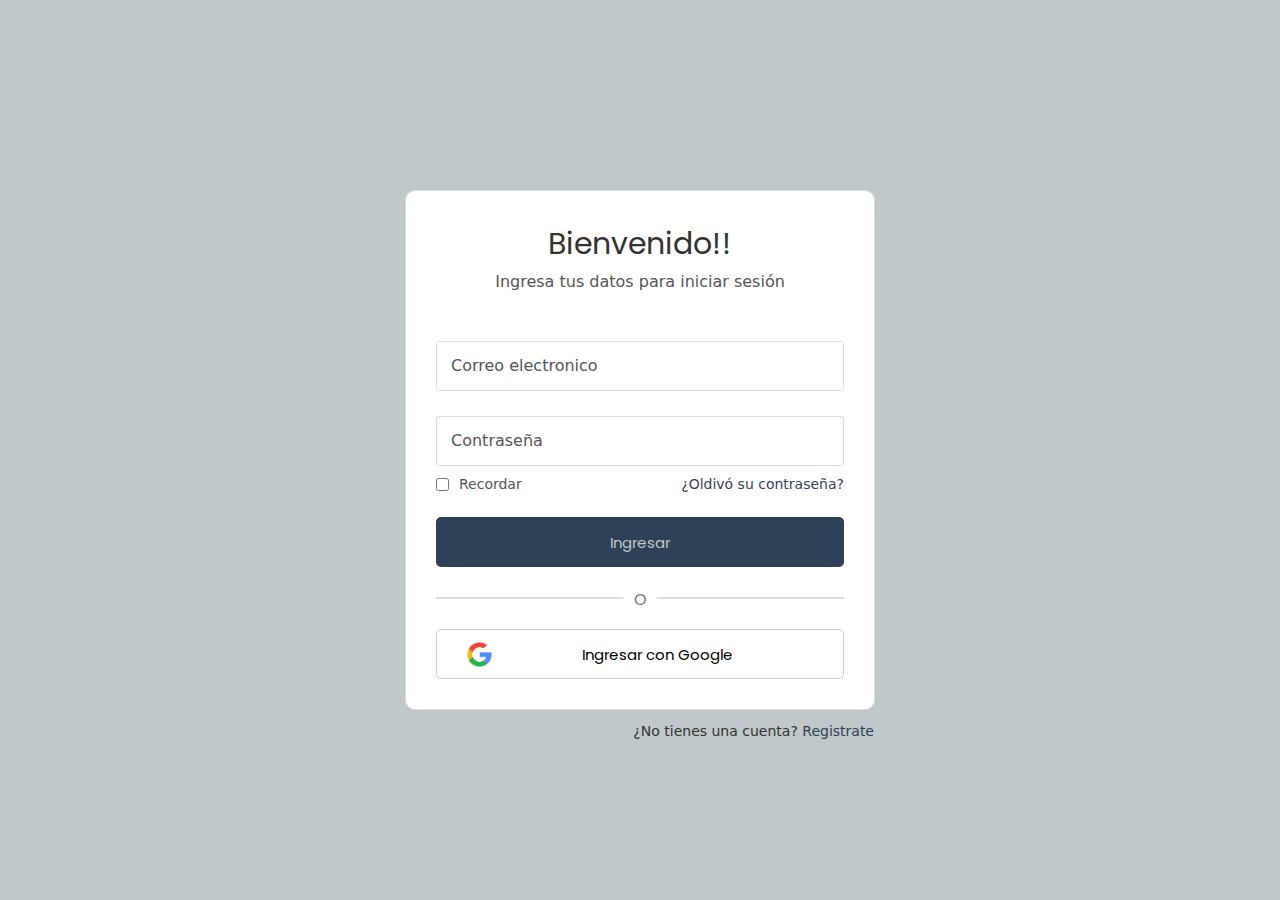
==== src/Pages/login.html @ 6a5b39fd "incorporacion login" ====
<!DOCTYPE html>
<html lang="en">
<head>
    <meta charset="UTF-8">
    <meta name="viewport" content="width=device-width, initial-scale=1.0">
    <title>El rincón de Alejandro | Iniciar Sesión</title>
    <link rel="stylesheet" href="../styles/login.css">
</head>
<body>
    <div class="login_box">
        <div class="login_header">
            <header>Bienvenido!!</header>
            <p>Ingresa tus datos para iniciar sesión</p>
        </div>
        <form action="">
            <div class="input_box">
                <input type="email" class="input_field" id="email" required>
                <label for="email">Correo electronico</label>
            </div>
            <div class="input_box">
                <input type="password" class="input_field" id="password" required>
                <label for="password">Contraseña</label>
            </div>
            <div class="forgot">
                <section>
                    <input type="checkbox" id="check">
                    <label for="check">Recordar</label>
                </section>
                <section>
                    <a href="#" class="forgot_link">¿Oldivó su contraseña?</a>
                </section>
            </div>
            <div class="input_box">
                <button class="input_submit">Ingresar</button>
            </div>
        </form>
        <div class="middle_text">
            <hr>
            <p class="o_text">O</p>
        </div>
        <div class="social_sign_in">
            <button class="input_google">
                <img src="../img/logo_google.png" alt="IMG_GOOGLE" width="25px">
                <p>Ingresar con Google</p>
            </button>
        </div>
        <div class="sign_up">
            <p>¿No tienes una cuenta?<a href="#"> Registrate</a></p>
        </div>
    </div>
    
</body>
</html>
---- src/styles/login.css ----
@import url('https://fonts.googleapis.com/css2?family=Roboto:ital,wght@0,100;0,300;0,400;0,500;0,700;0,900;1,100;1,300;1,400;1,500;1,700;1,900&display=swap');

@import url('https://fonts.googleapis.com/css2?family=Poppins:ital,wght@0,100;0,200;0,300;0,400;0,500;0,600;0,700;0,800;0,900;1,100;1,200;1,300;1,400;1,500;1,600;1,700;1,800;1,900&family=Roboto:ital,wght@0,100;0,300;0,400;0,500;0,700;0,900;1,100;1,300;1,400;1,500;1,700;1,900&display=swap');

*{
    margin: 0;
    padding: 0;
    box-sizing: border-box;
    font-family: system-ui, -apple-system, BlinkMacSystemFont, 'Segoe UI', Roboto, Oxygen, Ubuntu, Cantarell, 'Open Sans', 'Helvetica Neue', sans-serif; 
}

body{
    display: flex;
    justify-content: center;
    align-items: center;
    min-height: 100vh;
    background: #C0C8CA;
}

.login_box{
    position: relative;
    width: 470px;
    height: 520px;
    padding: 10px 30px;
    background: #fff;
    border: 1px solid #ddd;
    border-radius: 10px;
}

.login_header{
    display: flex;
    flex-direction: column;
    text-align: center;
    margin: 20px 0 50px 0;
}

.login_header header{
    font-family: 'poppins', 'sans-serif';
    color: #333;
    font-size: 30px;
    margin-bottom: 5px;
}

.login_header{
    color: #555;
}

.input_box{
    position: relative;
    width: 100%;
}

.input_box label{
    position: absolute;
    top: 15px;
    left: 15px;
    color: #555;
    transition: .15s ease-in-out;
}

.input_box input, .input_box button{
    width: 100%;
    height: 50px;
}

.input_box .input_field{
    font-size: 16px;
    color: #333;
    padding-left: 15px;
    margin-bottom: 25px;
    border: 1px solid #ddd;
    border-radius: 3px;
    outline: none;
}

.input_box input[type="password"]{
    margin-bottom: 10px;
}

.input_box .input_field:focus{
    border: 2px solid #1A2D42;
}

.input_field:focus ~ label, .input_field:valid ~ label{
    top: -8px;
    left: 12px;
    font-size: 12px;
    color: #2E4156;
    background: #fff;
    padding: 0 5px;
}

.input_field:valid ~ label{
    color: #555;
}

.forgot{
    display: flex;
    justify-content: space-between;
    margin-bottom: 25px;
}

section{
    display: flex;
    align-items: center;
    font-size: 14px;
    color: #555;
}

#check{
    margin-right: 10px;
}

section .forgot_link{
    font-weight: 500;
    text-decoration: none;
    color: #37415C;
}

.input_submit{
    font-family: 'poppins', 'sans-serif';
    font-size: 15px;
    color: #C0C8CA;
    background: #2E4156;
    border: none;
    border-radius: 5px;
    cursor: pointer;
}

.middle_text{
    position: relative;
    width: 100%;
    margin: 30px 0;
}

.o_text{
    font-family: 'poppins', 'sans-serif';
    position: absolute;
    left: 50%;
    transform: translate(-50%, -50%);
    background: #fff;
    color: #777;
    padding: 10px;
}

hr{
    border: 1px solid #ddd;
}

.social_sign_in{
    display: flex;
    gap: 15px;
}

.social_sign_in button{
    display: flex;
    align-items: center;
    justify-content: space-between;
    border-radius: 5px;
    cursor: pointer;
}

.input_google{
    width: 100%;
    height: 50px;
    padding: 0 30px;
    background: #fff;
    border: 1px solid #ccc;
}

.input_google img{
    width: 25px;
}

.input_google p{
    font-family: 'poppins', 'sans-serif';
    font-size: 15px;
    width: 90%;
}

.input_submit:hover,
.input_google:hover{
    opacity: 0.9;
}

.sign_up{
    position: absolute;
    bottom: -30px;
    right: 0;
}

.sign_up p{
    font-size: 14px;
    color: #333;
}

.sign_up p>a{
    text-decoration: none;
    color: #2E4156;
}

@media only screen and (max-width: 510px){
    .login_box{
        padding: 10px 30px;
        margin: 20px;
    }
}

@media only screen and (max-width: 415px){
    .login_box{
        padding: 10px 25px;
        margin: 15px;
    }
}
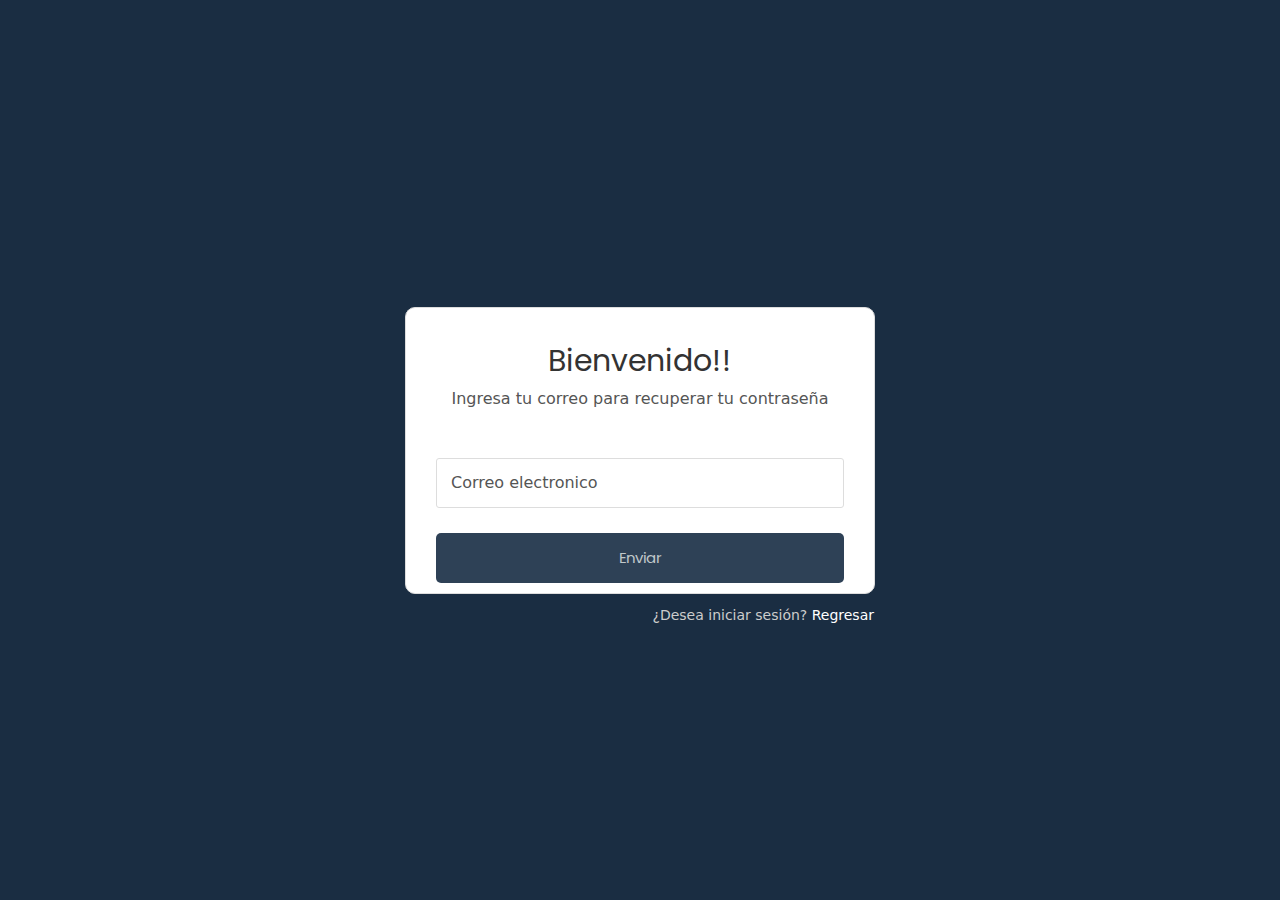
==== commit dd964d87: "algunas cosillas" ====
--- a/src/Pages/login.html
+++ b/src/Pages/login.html
@@ -3,11 +3,11 @@
 <head>
     <meta charset="UTF-8">
     <meta name="viewport" content="width=device-width, initial-scale=1.0">
-    <title>El rincón de Alejandro | Iniciar Sesión</title>
+    <title>El Rincón de Alejandro | Iniciar Sesión</title>
     <link rel="stylesheet" href="../styles/login.css">
 </head>
 <body>
-    <div class="login_box">
+    <div class="login_box" id="login_box" style="display: none;">
         <div class="login_header">
             <header>Bienvenido!!</header>
             <p>Ingresa tus datos para iniciar sesión</p>
@@ -48,6 +48,76 @@
             <p>¿No tienes una cuenta?<a href="#"> Registrate</a></p>
         </div>
     </div>
+    <div class="register_box" id="register_box" style="display: none;">
+        <div class="login_header">
+            <header>Bienvenido!!</header>
+            <p>Ingresa tus datos para registrarte</p>
+        </div>
+        <form class="form_class" action="">
+            <div class="input_box">
+                <input type="text" class="input_field" id="email" required>
+                <label for="email">Nombre</label>
+            </div>
+            <div class="input_box">
+                <select class="select_input" name="" id="">
+                    <option value="CI">CI</option>
+                    <option value="CI">CIE</option>
+                </select>
+                <input type="number" class="input_field" id="email" required>
+                <label for="email" style="margin-left: 40px;">Nro de identificación</label>
+            </div>
+            <div class="input_box">
+                <input type="number" class="input_field" id="email" required>
+                <label for="email">Teléfono</label>
+            </div>
+            <div class="input_box">
+                <input type="email" class="input_field" id="email" required>
+                <label for="email">Correo electronico</label>
+            </div>
+            <div class="input_box">
+                <input type="password" class="input_field" id="email" required>
+                <label for="email">Contraseña</label>
+            </div>
+            <div class="input_box">
+                <input type="password" class="input_field" id="password" required>
+                <label for="password">Confirmar contraseña</label>
+            </div>
+            <div class="input_box">
+                <button class="input_submit">Registrarse</button>
+            </div>
+        </form>
+        <div class="middle_text">
+            <hr>
+            <p class="o_text">O</p>
+        </div>
+        <div class="social_sign_in">
+            <button class="input_google">
+                <img src="../img/logo_google.png" alt="IMG_GOOGLE" width="25px">
+                <p>Registrarse con Google</p>
+            </button>
+        </div>
+        <div class="sign_up">
+            <p>¿Ya tienes una cuenta?<a href="#"> Inicia sesión</a></p>
+        </div>
+    </div>
+    <div class="recover_box" id="recover_box" >
+        <div class="login_header">
+            <header>Bienvenido!!</header>
+            <p>Ingresa tu correo para recuperar tu contraseña</p>
+        </div>
+        <form action="">
+            <div class="input_box">
+                <input type="email" class="input_field" id="password" required>
+                <label for="password">Correo electronico</label>
+            </div>
+            <div class="input_box">
+                <button class="input_submit">Enviar</button>
+            </div>
+        </form>
+        <div class="sign_up">
+            <p>¿Desea iniciar sesión?<a href="#"> Regresar</a></p>
+        </div>
+    </div>
     
 </body>
 </html>--- a/src/styles/login.css
+++ b/src/styles/login.css
@@ -14,7 +14,7 @@
     justify-content: center;
     align-items: center;
     min-height: 100vh;
-    background: #C0C8CA;
+    background: #1A2D42;
 }
 
 .login_box{
@@ -27,6 +27,26 @@
     border-radius: 10px;
 }
 
+.register_box{
+    position: relative;
+    width: 870px;
+    height: auto;
+    padding: 10px 30px;
+    background: #fff;
+    border: 1px solid #ddd;
+    border-radius: 10px;
+}
+
+.recover_box{
+    position: relative;
+    width: 470px;
+    height: auto;
+    padding: 10px 30px;
+    background: #fff;
+    border: 1px solid #ddd;
+    border-radius: 10px;
+}
+
 .login_header{
     display: flex;
     flex-direction: column;
@@ -45,9 +65,29 @@
     color: #555;
 }
 
+.form_class{
+    display: grid;
+    grid-template-columns: repeat(2, 1fr);
+    grid-gap: 10px;
+}
+
+.input_box:last-child { 
+    grid-column: span 2;
+}
+
 .input_box{
     position: relative;
     width: 100%;
+    display: flex;
+    align-items: start;
+}
+
+.select_input{
+    height: 50px;
+}
+    
+.input_field { 
+    flex: 1;
 }
 
 .input_box label{
@@ -191,12 +231,12 @@
 
 .sign_up p{
     font-size: 14px;
-    color: #333;
+    color: #ccc;
 }
 
 .sign_up p>a{
     text-decoration: none;
-    color: #2E4156;
+    color: #fff;
 }
 
 @media only screen and (max-width: 510px){
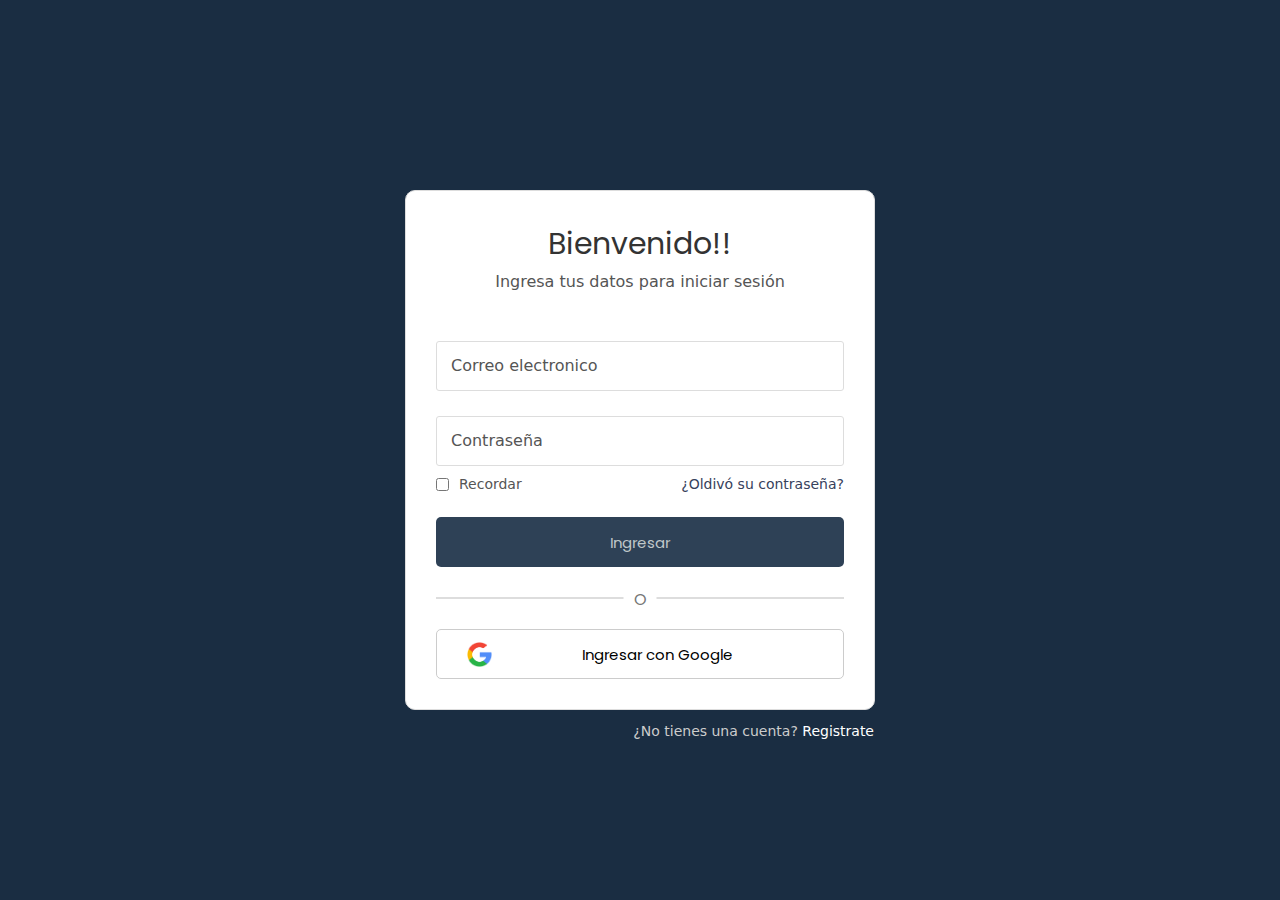
==== commit b5e6f61a: "arreglillos y otras cosas" ====
--- a/src/Pages/login.html
+++ b/src/Pages/login.html
@@ -7,18 +7,18 @@
     <link rel="stylesheet" href="../styles/login.css">
 </head>
 <body>
-    <div class="login_box" id="login_box" style="display: none;">
+    <div class="login_box" id="login_box" style="display: block;">
         <div class="login_header">
             <header>Bienvenido!!</header>
             <p>Ingresa tus datos para iniciar sesión</p>
         </div>
-        <form action="">
+        <form action="" id="loginForm">
             <div class="input_box">
-                <input type="email" class="input_field" id="email" required>
+                <input type="email" class="input_field" id="emailLogin" required>
                 <label for="email">Correo electronico</label>
             </div>
             <div class="input_box">
-                <input type="password" class="input_field" id="password" required>
+                <input type="password" class="input_field" id="passwordLogin" required>
                 <label for="password">Contraseña</label>
             </div>
             <div class="forgot">
@@ -27,11 +27,11 @@
                     <label for="check">Recordar</label>
                 </section>
                 <section>
-                    <a href="#" class="forgot_link">¿Oldivó su contraseña?</a>
+                    <a href="#" class="forgot_link" id="recoverLogin">¿Oldivó su contraseña?</a>
                 </section>
             </div>
             <div class="input_box">
-                <button class="input_submit">Ingresar</button>
+                <button class="input_submit" id="ingresarLogin">Ingresar</button>
             </div>
         </form>
         <div class="middle_text">
@@ -45,7 +45,7 @@
             </button>
         </div>
         <div class="sign_up">
-            <p>¿No tienes una cuenta?<a href="#"> Registrate</a></p>
+            <p>¿No tienes una cuenta?<a href="#" id="registerLogin"> Registrate</a></p>
         </div>
     </div>
     <div class="register_box" id="register_box" style="display: none;">
@@ -53,33 +53,36 @@
             <header>Bienvenido!!</header>
             <p>Ingresa tus datos para registrarte</p>
         </div>
-        <form class="form_class" action="">
+        <form class="form_class" id="registerForm" enctype="multipart/form-data">
             <div class="input_box">
-                <input type="text" class="input_field" id="email" required>
+                <input type="text" class="input_field" name="nombreRegister" id="nombreRegister" required>
                 <label for="email">Nombre</label>
             </div>
             <div class="input_box">
-                <select class="select_input" name="" id="">
+                <select class="select_input" name="tipoRegister" id="tipoRegister">
                     <option value="CI">CI</option>
                     <option value="CI">CIE</option>
                 </select>
-                <input type="number" class="input_field" id="email" required>
+                <input type="number" class="input_field" name="nroRegister" id="nroRegister" required>
                 <label for="email" style="margin-left: 40px;">Nro de identificación</label>
             </div>
             <div class="input_box">
-                <input type="number" class="input_field" id="email" required>
+                <input type="number" class="input_field" name="telRegister" id="telRegister" required>
                 <label for="email">Teléfono</label>
             </div>
             <div class="input_box">
-                <input type="email" class="input_field" id="email" required>
+                <input type="email" class="input_field" name="emailRegister" id="emailRegister" required>
                 <label for="email">Correo electronico</label>
             </div>
             <div class="input_box">
-                <input type="password" class="input_field" id="email" required>
+                <input type="file" class="input_field" name="fileRegister" id="fileRegister" required>
+            </div>
+            <div class="input_box">
+                <input type="password" class="input_field" name="passwordRegister" id="passwordRegister" required>
                 <label for="email">Contraseña</label>
             </div>
             <div class="input_box">
-                <input type="password" class="input_field" id="password" required>
+                <input type="password" class="input_field" name="conPasswordRegister" id="conPasswordRegister" required>
                 <label for="password">Confirmar contraseña</label>
             </div>
             <div class="input_box">
@@ -97,17 +100,17 @@
             </button>
         </div>
         <div class="sign_up">
-            <p>¿Ya tienes una cuenta?<a href="#"> Inicia sesión</a></p>
+            <p>¿Ya tienes una cuenta?<a href="#" id="loginRegister"> Inicia sesión</a></p>
         </div>
     </div>
-    <div class="recover_box" id="recover_box" >
+    <div class="recover_box" id="recover_box" style="display: none;">
         <div class="login_header">
             <header>Bienvenido!!</header>
             <p>Ingresa tu correo para recuperar tu contraseña</p>
         </div>
         <form action="">
             <div class="input_box">
-                <input type="email" class="input_field" id="password" required>
+                <input type="email" class="input_field" id="emailRecover" required>
                 <label for="password">Correo electronico</label>
             </div>
             <div class="input_box">
@@ -115,9 +118,11 @@
             </div>
         </form>
         <div class="sign_up">
-            <p>¿Desea iniciar sesión?<a href="#"> Regresar</a></p>
+            <p>¿Desea iniciar sesión?<a href="#" id="loginRecover"> Regresar</a></p>
         </div>
     </div>
-    
+
+<script src="../js/applogin.js"></script>   
 </body>
+
 </html>--- a/src/styles/login.css
+++ b/src/styles/login.css
@@ -69,6 +69,10 @@
     display: grid;
     grid-template-columns: repeat(2, 1fr);
     grid-gap: 10px;
+}
+
+.input_box:first-child { 
+    grid-column: span 2;
 }
 
 .input_box:last-child { 
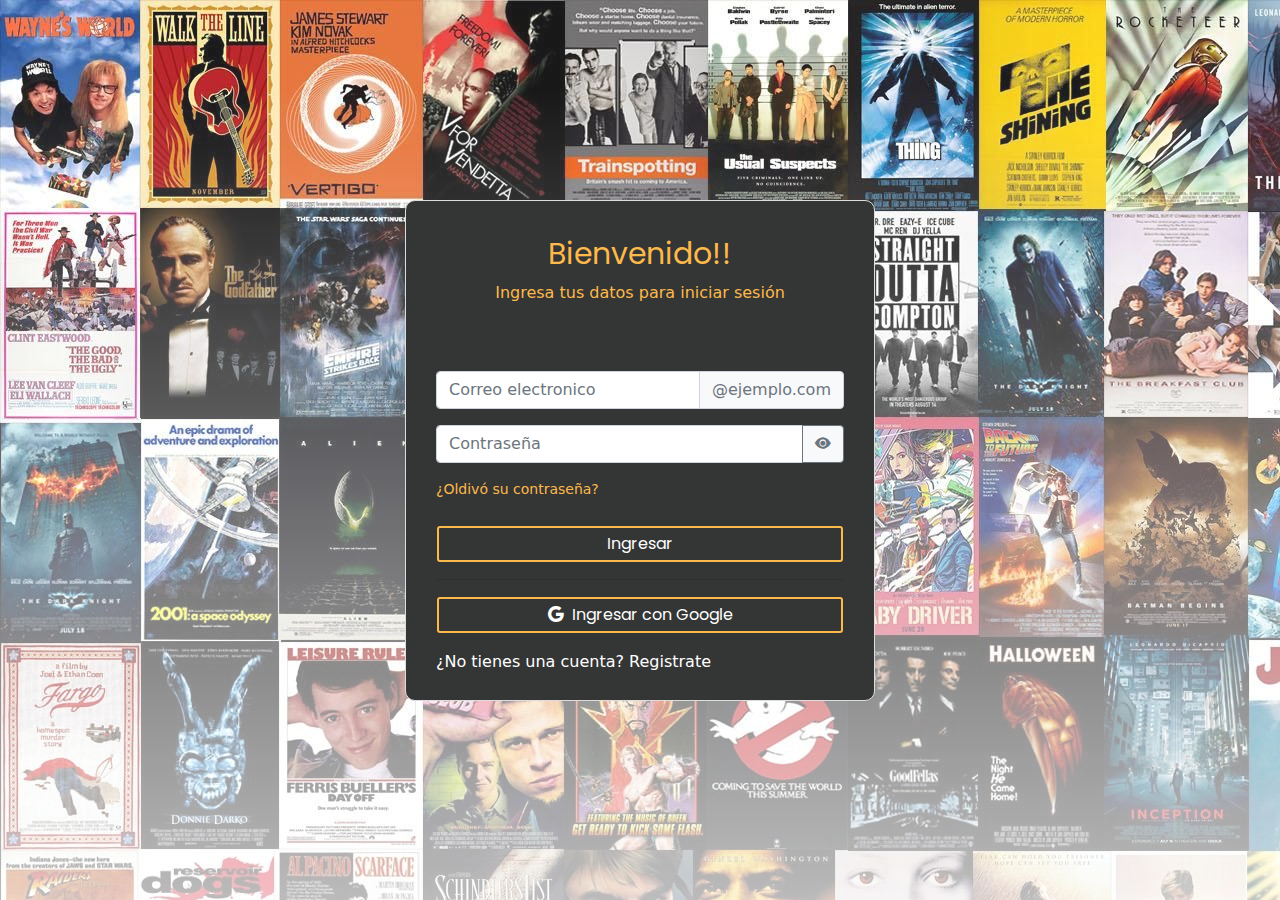
==== commit edb32329: "login-bootstrap-jquery" ====
--- a/src/Pages/login.html
+++ b/src/Pages/login.html
@@ -1,128 +1,138 @@
 <!DOCTYPE html>
 <html lang="en">
+
 <head>
     <meta charset="UTF-8">
     <meta name="viewport" content="width=device-width, initial-scale=1.0">
     <title>El Rincón de Alejandro | Iniciar Sesión</title>
     <link rel="stylesheet" href="../styles/login.css">
+    <link rel="stylesheet" href="../librerias/bootstrap-4.4.1/css/bootstrap.min.css">
+    <link rel="stylesheet" href="https://cdn.jsdelivr.net/npm/bootstrap-icons@1.11.3/font/bootstrap-icons.min.css">
 </head>
+
 <body>
-    <div class="login_box" id="login_box" style="display: block;">
-        <div class="login_header">
-            <header>Bienvenido!!</header>
-            <p>Ingresa tus datos para iniciar sesión</p>
+    <div class="container d-flex justify-content-center align-items-center full-height">
+        <div class="login_box" id="login_box" style="display: block;">
+            <div class="login_header">
+                <header>Bienvenido!!</header>
+                <p>Ingresa tus datos para iniciar sesión</p>
+            </div>
+            <form id="loginForm">
+                <div class="input-group mb-3">
+                    <input type="text" class="form-control" placeholder="Correo electronico"
+                        aria-label="Recipient's username" aria-describedby="basic-addon2" id="emailLogin">
+                    <div class="input-group-append">
+                        <span class="input-group-text bg-light text-secondary" id="basic-addon2">@ejemplo.com</span>
+                    </div>
+                </div>
+                <div class="input-group mb-3">
+                    <input type="password" class="form-control" placeholder="Contraseña" aria-label="Recipient's username"
+                        aria-describedby="button-addon2" id="passwordLogin">
+                    <div class="input-group-append">
+                        <button class="btn bg-light btn-outline-secondary" type="button" id="button-addon2"><i
+                                class="bi bi-eye-fill"></i></button>
+                    </div>
+                </div>
+                <div class="forgot">
+                    <section>
+                        <a href="#" class="forgot_link" id="recoverLogin">¿Oldivó su contraseña?</a>
+                    </section>
+                </div>
+                <div class="input-group">
+                    <button class="input_submit w-100 btn text-white" id="ingresarLogin">Ingresar</button>
+                </div>
+            </form>
+            <hr>
+            <div class="input-group mb-3">
+                <button class="input_submit btn d-flex justify-content-center w-100 text-white">
+                    <i class="bi bi-google mr-2"></i> Ingresar con Google
+                </button>
+            </div>
+            <div class="input-group">
+                <p class="text-white">¿No tienes una cuenta? <a href="#" class="text-white"
+                        id="registerLogin">Registrate</a></p>
+            </div>
         </div>
-        <form action="" id="loginForm">
-            <div class="input_box">
-                <input type="email" class="input_field" id="emailLogin" required>
-                <label for="email">Correo electronico</label>
+        <div class="register_box" id="register_box" style="display: none;">
+            <div class="login_header">
+                <header>Bienvenido!!</header>
+                <p>Ingresa tus datos para registrarte</p>
             </div>
-            <div class="input_box">
-                <input type="password" class="input_field" id="passwordLogin" required>
-                <label for="password">Contraseña</label>
+            <form class="form_class" id="registerForm" enctype="multipart/form-data">
+                <div class="input-group mb-3">
+                    <input type="text" class="form-control" name="nombreRegister" id="nombreRegister"
+                        placeholder="Ingrese su nombre" required>
+                </div>
+                <div class="input-group mb-3">
+                    <div class="input-group-prepend">
+                        <select class="form-control" name="tipoRegister" id="tipoRegister">
+                            <option value="CI">CI</option>
+                            <option value="CI">CIE</option>
+                        </select>
+                    </div>
+                    <input type="number" class="form-control" name="nroRegister" id="nroRegister"
+                        placeholder="Numero de identificación" required>
+                </div>
+                <div class="input-group mb-3">
+                    <input type="number" class="form-control" name="telRegister" id="telRegister"
+                        placeholder="Numero de teléfono" required>
+                </div>
+                <div class="input-group mb-3">
+                    <input type="email" class="form-control" name="emailRegister" id="emailRegister"
+                        placeholder="Correo electronico" required>
+                </div>
+                <div class="input-group mb-3">
+                    <div class="custom-file">
+                        <input type="file" class="custom-file-input" aria-describedby="inputGroupFileAddon01"
+                            name="fileRegister" id="fileRegister" required>
+                        <label class="custom-file-label" for="fileRegister">Elige tu foto de usuario</label>
+                    </div>
+                </div>
+                <div class="input-group mb-3">
+                    <input type="password" class="form-control" name="passwordRegister" id="passwordRegister"
+                        placeholder="Contraseña" required>
+                </div>
+                <div class="input-group mb-3">
+                    <input type="password" class="form-control" name="conPasswordRegister" id="conPasswordRegister"
+                        placeholder="Confirmar contraseña" required>
+                </div>
+                <div class="input-group">
+                    <button class="input_submit w-100 btn text-white">Registrarse</button>
+                </div>
+            </form>
+            <hr>
+            <div class="input-group mb-3">
+                <button class="input_submit btn d-flex justify-content-center w-100 text-white">
+                    <i class="bi bi-google mr-2"></i> Registrarse con Google
+                </button>
             </div>
-            <div class="forgot">
-                <section>
-                    <input type="checkbox" id="check">
-                    <label for="check">Recordar</label>
-                </section>
-                <section>
-                    <a href="#" class="forgot_link" id="recoverLogin">¿Oldivó su contraseña?</a>
-                </section>
+            <div class="input-group">
+                <p class="text-white">¿Ya tienes una cuenta? <a href="#" class="text-white" id="loginRegister">Inicia sesión</a></p>
             </div>
-            <div class="input_box">
-                <button class="input_submit" id="ingresarLogin">Ingresar</button>
+        </div>
+        <div class="recover_box" id="recover_box" style="display: none;">
+            <div class="login_header">
+                <header>Bienvenido!!</header>
+                <p>Ingresa tu correo para recuperar tu contraseña</p>
             </div>
-        </form>
-        <div class="middle_text">
-            <hr>
-            <p class="o_text">O</p>
-        </div>
-        <div class="social_sign_in">
-            <button class="input_google">
-                <img src="../img/logo_google.png" alt="IMG_GOOGLE" width="25px">
-                <p>Ingresar con Google</p>
-            </button>
-        </div>
-        <div class="sign_up">
-            <p>¿No tienes una cuenta?<a href="#" id="registerLogin"> Registrate</a></p>
-        </div>
-    </div>
-    <div class="register_box" id="register_box" style="display: none;">
-        <div class="login_header">
-            <header>Bienvenido!!</header>
-            <p>Ingresa tus datos para registrarte</p>
-        </div>
-        <form class="form_class" id="registerForm" enctype="multipart/form-data">
-            <div class="input_box">
-                <input type="text" class="input_field" name="nombreRegister" id="nombreRegister" required>
-                <label for="email">Nombre</label>
+            <form action="">
+                <div class="input-group mb-3">
+                    <input type="email" class="form-control" id="emailRecover" placeholder="Ingrese su correo electronico" required>
+                </div>
+                <div class="input-group mb-3">
+                    <button class="input_submit w-100 btn text-white">Enviar</button>
+                </div>
+            </form>
+            <div class="input-group">
+                <p class="text-white">¿Desea iniciar sesión? <a href="#" class="text-white" id="loginRecover">Regresar</a></p>
             </div>
-            <div class="input_box">
-                <select class="select_input" name="tipoRegister" id="tipoRegister">
-                    <option value="CI">CI</option>
-                    <option value="CI">CIE</option>
-                </select>
-                <input type="number" class="input_field" name="nroRegister" id="nroRegister" required>
-                <label for="email" style="margin-left: 40px;">Nro de identificación</label>
-            </div>
-            <div class="input_box">
-                <input type="number" class="input_field" name="telRegister" id="telRegister" required>
-                <label for="email">Teléfono</label>
-            </div>
-            <div class="input_box">
-                <input type="email" class="input_field" name="emailRegister" id="emailRegister" required>
-                <label for="email">Correo electronico</label>
-            </div>
-            <div class="input_box">
-                <input type="file" class="input_field" name="fileRegister" id="fileRegister" required>
-            </div>
-            <div class="input_box">
-                <input type="password" class="input_field" name="passwordRegister" id="passwordRegister" required>
-                <label for="email">Contraseña</label>
-            </div>
-            <div class="input_box">
-                <input type="password" class="input_field" name="conPasswordRegister" id="conPasswordRegister" required>
-                <label for="password">Confirmar contraseña</label>
-            </div>
-            <div class="input_box">
-                <button class="input_submit">Registrarse</button>
-            </div>
-        </form>
-        <div class="middle_text">
-            <hr>
-            <p class="o_text">O</p>
-        </div>
-        <div class="social_sign_in">
-            <button class="input_google">
-                <img src="../img/logo_google.png" alt="IMG_GOOGLE" width="25px">
-                <p>Registrarse con Google</p>
-            </button>
-        </div>
-        <div class="sign_up">
-            <p>¿Ya tienes una cuenta?<a href="#" id="loginRegister"> Inicia sesión</a></p>
-        </div>
-    </div>
-    <div class="recover_box" id="recover_box" style="display: none;">
-        <div class="login_header">
-            <header>Bienvenido!!</header>
-            <p>Ingresa tu correo para recuperar tu contraseña</p>
-        </div>
-        <form action="">
-            <div class="input_box">
-                <input type="email" class="input_field" id="emailRecover" required>
-                <label for="password">Correo electronico</label>
-            </div>
-            <div class="input_box">
-                <button class="input_submit">Enviar</button>
-            </div>
-        </form>
-        <div class="sign_up">
-            <p>¿Desea iniciar sesión?<a href="#" id="loginRecover"> Regresar</a></p>
         </div>
     </div>
 
-<script src="../js/applogin.js"></script>   
+
+    <script src="../librerias/jquery/jquery-3.2.1.min.js"></script>
+    <script src="../js/applogin.js"></script>
+    <script src="../librerias/bootstrap-4.4.1/js/bootstrap.min.js"></script>
 </body>
 
 </html>--- a/src/styles/login.css
+++ b/src/styles/login.css
@@ -14,15 +14,28 @@
     justify-content: center;
     align-items: center;
     min-height: 100vh;
-    background: #1A2D42;
+    background: #343535;
+}
+
+.container::before{
+    left: 0;
+    top: 0;
+    content: '';
+    position: absolute;
+    width: 100%;
+    height: 100%;
+    background: url("../img/bg.jpg");
+    mask-image: linear-gradient(to bottom, rgba(0, 0, 0, 1) 10%, rgba(0, 0, 0, 0.3) 100%);
+    opacity: 90%;
+    z-index: -1;
 }
 
 .login_box{
     position: relative;
     width: 470px;
-    height: 520px;
+    height: max-content;
     padding: 10px 30px;
-    background: #fff;
+    background: #343535;
     border: 1px solid #ddd;
     border-radius: 10px;
 }
@@ -30,9 +43,9 @@
 .register_box{
     position: relative;
     width: 870px;
-    height: auto;
+    height: max-content;
     padding: 10px 30px;
-    background: #fff;
+    background: #343535;
     border: 1px solid #ddd;
     border-radius: 10px;
 }
@@ -40,9 +53,9 @@
 .recover_box{
     position: relative;
     width: 470px;
-    height: auto;
+    height: max-content;
     padding: 10px 30px;
-    background: #fff;
+    background: #343535;
     border: 1px solid #ddd;
     border-radius: 10px;
 }
@@ -55,14 +68,14 @@
 }
 
 .login_header header{
-    font-family: 'poppins', 'sans-serif';
-    color: #333;
+    font-family: 'Poppins', sans-serif;
+    color: #fdb94a;
     font-size: 30px;
     margin-bottom: 5px;
 }
 
 .login_header{
-    color: #555;
+    color: #fdb94a;
 }
 
 .form_class{
@@ -71,11 +84,11 @@
     grid-gap: 10px;
 }
 
-.input_box:first-child { 
+.input-group:first-child { 
     grid-column: span 2;
 }
 
-.input_box:last-child { 
+.input-group:last-child { 
     grid-column: span 2;
 }
 
@@ -158,14 +171,19 @@
 section .forgot_link{
     font-weight: 500;
     text-decoration: none;
-    color: #37415C;
+    color: #fdb94a;
+}
+
+section .forgot_link:hover{
+    color: #fff;
 }
 
 .input_submit{
     font-family: 'poppins', 'sans-serif';
     font-size: 15px;
-    color: #C0C8CA;
-    background: #2E4156;
+    color: #fdb94a;
+    background: transparent;
+    box-shadow: inset 0 0 0 2px #fdb94a;
     border: none;
     border-radius: 5px;
     cursor: pointer;
@@ -225,6 +243,8 @@
 .input_submit:hover,
 .input_google:hover{
     opacity: 0.9;
+    color: #fff;
+    background-color: #fdb94a;
 }
 
 .sign_up{
